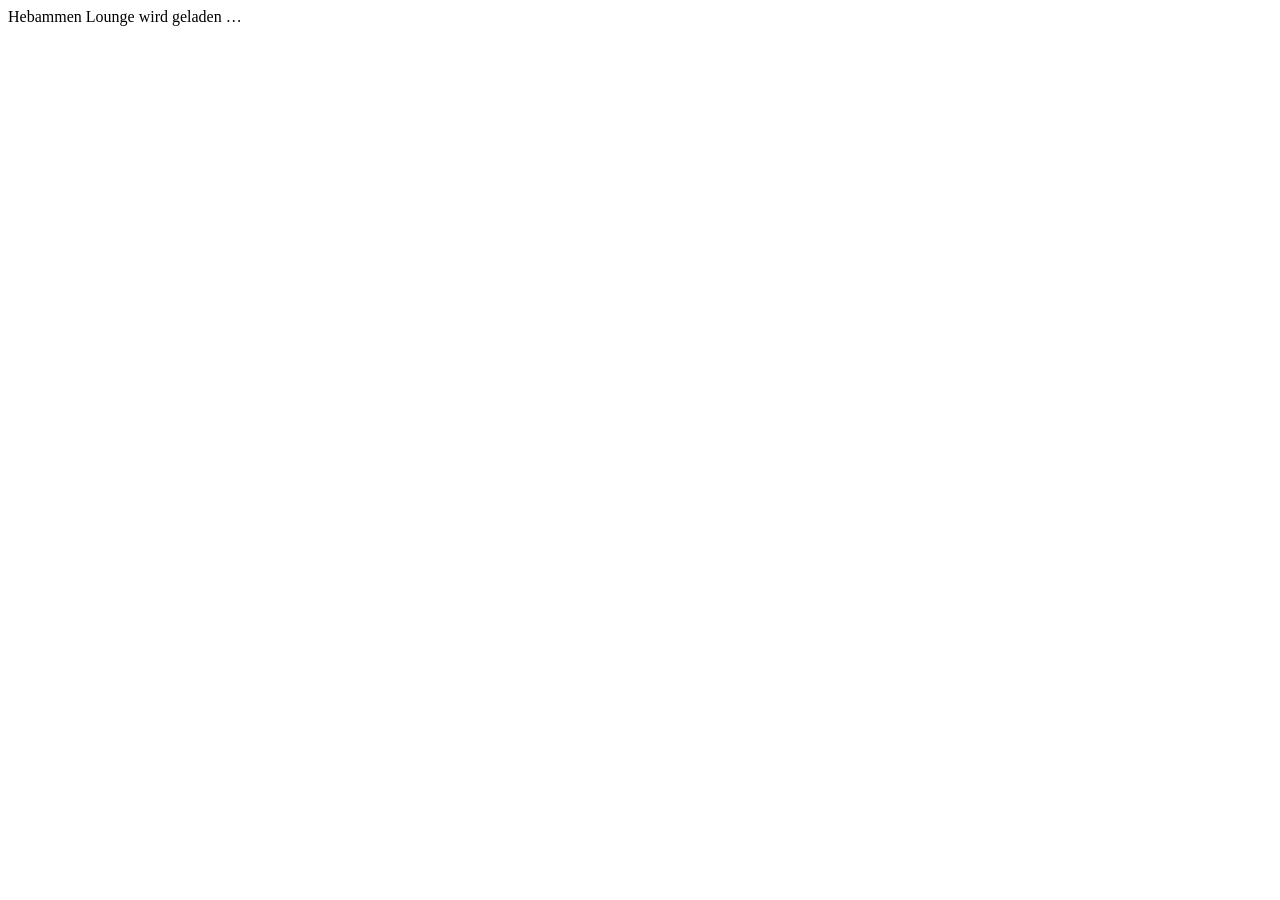
==== admin.html @ 47588e24 "Add Hebammen Lounge: admin.html" ====
<!doctype html>
<html lang="de"><head>
<meta charset="utf-8"><meta name="viewport" content="width=device-width,initial-scale=1">
<meta name="color-scheme" content="light"><meta name="theme-color" content="#C5CEBF">
<meta http-equiv="Content-Security-Policy" content="default-src 'none'; script-src 'self'; style-src 'self'; connect-src 'self' https://*.supabase.co; img-src 'self' data:; font-src 'self'; base-uri 'none'; object-src 'none'; form-action 'self'; upgrade-insecure-requests">
<meta name="referrer" content="no-referrer"><meta name="robots" content="noindex,nofollow">
<title>Hebammen Lounge – Verwaltung Vicky</title>
<link rel="stylesheet" href="./styles.css"><script defer src="./config.js"></script><script defer src="./app.js"></script>
</head><body data-mode="admin"><div id="app" aria-live="polite"><div class="loading">Hebammen Lounge wird geladen …</div></div></body></html>
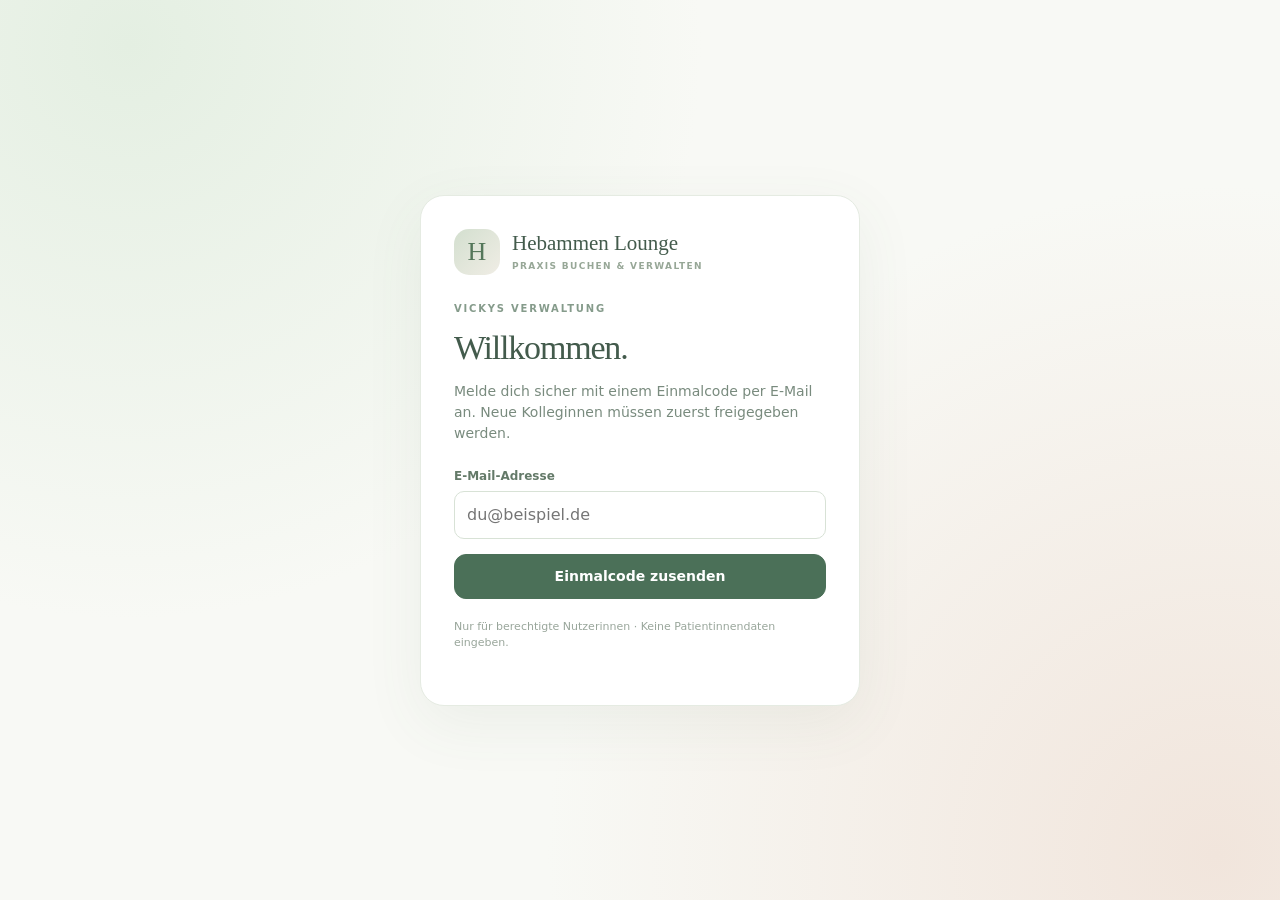
==== commit abefa36b: "Refresh admin assets after Supabase setup" ====
--- a/admin.html
+++ b/admin.html
@@ -5,5 +5,5 @@
 <meta http-equiv="Content-Security-Policy" content="default-src 'none'; script-src 'self'; style-src 'self'; connect-src 'self' https://*.supabase.co; img-src 'self' data:; font-src 'self'; base-uri 'none'; object-src 'none'; form-action 'self'; upgrade-insecure-requests">
 <meta name="referrer" content="no-referrer"><meta name="robots" content="noindex,nofollow">
 <title>Hebammen Lounge – Verwaltung Vicky</title>
-<link rel="stylesheet" href="./styles.css"><script defer src="./config.js"></script><script defer src="./app.js"></script>
+<link rel="stylesheet" href="./styles.css"><script defer src="./config.js?v=20261028-1822"></script><script defer src="./app.js?v=20261028-1822"></script>
 </head><body data-mode="admin"><div id="app" aria-live="polite"><div class="loading">Hebammen Lounge wird geladen …</div></div></body></html>
--- a/styles.css
+++ b/styles.css
@@ -0,0 +1,7 @@
+:root{--sage:#C5CEBF;--cream:#F5F5EF;--ink:#435b4c;--muted:#798b7e;--line:#e5ebe2;--deep:#4b7058;--rose:#BFAF9F;--bg:#f8f9f5;--white:#fff;--warning:#a15a4a;--shadow:0 10px 35px rgba(55,85,60,.04)}
+*{box-sizing:border-box}html{font-family:system-ui,-apple-system,BlinkMacSystemFont,"Segoe UI",sans-serif;scroll-behavior:smooth}body{margin:0;background:var(--bg);color:var(--ink);font-size:14px;line-height:1.5}h1,h2,h3{font-family:Georgia,serif;font-weight:400;letter-spacing:-.035em;margin:0}h1{font-size:clamp(30px,3.5vw,44px)}h2{font-size:24px}h3{font-size:19px}p{margin:0}button,input,select{font:inherit}button{cursor:pointer}button:disabled{opacity:.5;cursor:not-allowed}a{color:inherit}button:focus-visible,a:focus-visible,input:focus-visible,select:focus-visible{outline:3px solid #93b498;outline-offset:2px}.btn{border:1px solid var(--deep);border-radius:12px;background:var(--deep);color:white;padding:11px 16px;font-weight:700;min-height:43px}.btn:hover:not(:disabled){filter:brightness(.96)}.btn.outline{background:#fff;border-color:#d7e1d5;color:var(--deep)}.btn.pale{background:#eaf1e8;border-color:#eaf1e8;color:var(--deep)}.btn.danger{background:#fff5f1;border-color:#f2e1db;color:var(--warning)}.btn.tiny{padding:6px 11px;min-height:32px;font-size:12px}.btn.wide{width:100%}.muted{color:var(--muted)}.small{font-size:12px}.eyebrow{color:#859b8b;text-transform:uppercase;letter-spacing:.18em;font-size:10px;font-weight:800;margin-bottom:6px}.brand{display:flex;align-items:center;gap:12px;text-decoration:none}.brand-icon{background:linear-gradient(135deg,#d3dfcf,#f0ede5);width:46px;height:46px;border-radius:15px;display:grid;place-items:center;font:26px Georgia;color:#54775a}.brand-text{font:21px Georgia;line-height:1.1}.brand-text small{display:block;font:700 9px system-ui;color:#97a797;letter-spacing:.15em;text-transform:uppercase;margin-top:5px}.shell{min-height:100vh;display:flex}.sidebar{background:#fff;border-right:1px solid var(--line);width:245px;flex:0 0 245px;padding:27px 16px;position:sticky;top:0;height:100vh;display:flex;flex-direction:column;gap:29px}.menu{display:grid;gap:5px}.menu button{border:0;background:none;color:#7d9081;text-align:left;padding:12px 14px;border-radius:12px;font-weight:700}.menu button:hover,.menu button[aria-current="page"]{background:#eaf1e8;color:var(--deep)}.side-foot{margin-top:auto;background:var(--cream);border:1px solid var(--line);border-radius:17px;padding:16px;font-size:12px;color:var(--muted)}.side-foot strong{color:var(--deep)}.side-foot p{margin:8px 0}.content{flex:1;min-width:0}.top{background:rgba(255,255,255,.8);border-bottom:1px solid var(--line);padding:17px 34px;display:flex;justify-content:space-between;align-items:center;gap:15px;min-height:80px}.top .who{display:flex;gap:11px;align-items:center}.avatar{height:38px;width:38px;border-radius:50%;background:#e7ebe2;display:grid;place-items:center;font-weight:800;color:#657e67}.page{max-width:1330px;margin:auto;padding:30px 34px 64px}.page-head{display:flex;align-items:end;justify-content:space-between;gap:18px;flex-wrap:wrap;margin-bottom:22px}.page-head .muted{margin-top:6px}.hero{background:linear-gradient(110deg,#e6efe4,#f0f3e9 65%,#f5ece8);border:1px solid #dde7da;border-radius:24px;min-height:170px;padding:30px 35px;margin-bottom:20px;display:flex;align-items:center;justify-content:space-between;gap:20px}.hero h1{margin-bottom:8px}.hero .muted{max-width:570px}.stats{display:grid;grid-template-columns:repeat(4,minmax(0,1fr));gap:14px;margin-bottom:20px}.stat,.panel{border:1px solid var(--line);background:#fff;border-radius:19px;box-shadow:var(--shadow)}.stat{padding:20px}.stat label{font-size:12px;color:var(--muted);display:block}.stat b{display:block;font:32px Georgia;color:var(--deep);margin:10px 0 3px;white-space:nowrap}.stat span{font-size:11px;color:#94a296}.panel{padding:23px;margin-bottom:18px}.panel h2{margin-bottom:8px}.panel-title{display:flex;align-items:start;justify-content:space-between;gap:10px;margin-bottom:15px;flex-wrap:wrap}.split{display:grid;grid-template-columns:minmax(0,1.65fr) minmax(250px,.7fr);gap:17px}.cols{display:grid;grid-template-columns:repeat(2,minmax(0,1fr));gap:18px}.prices{display:grid;grid-template-columns:repeat(3,minmax(0,1fr));gap:12px}.price{padding:17px;border-radius:16px;background:#eff5ed}.price:nth-child(2){background:#f6f3e9}.price:nth-child(3){background:#f8efea}.price small{display:block;color:#7c917e}.price b{font:28px Georgia;color:var(--deep);display:block;margin:7px 0}.toolbar{display:flex;gap:10px;align-items:center;flex-wrap:wrap}.toolbar strong{min-width:136px;text-align:center;text-transform:capitalize}.calendar{display:grid;grid-template-columns:repeat(7,minmax(0,1fr));gap:6px}.weekday{text-align:center;color:#92a193;font-weight:750;font-size:11px;padding:5px 0}.calday{min-height:83px;border:1px solid #e6ebe4;border-radius:11px;background:#fff;text-align:left;padding:9px;display:flex;flex-direction:column;gap:6px;color:var(--ink);overflow:hidden}.calday:hover{border-color:#94af98}.calday.selected{background:#eef4eb;border:2px solid #88aa8e;padding:8px}.calday.out{opacity:.3}.calday .date-number{font-weight:800}.calday .flag{font-size:10px;border-radius:6px;padding:3px 4px;background:#e9efe7;color:#708b74}.calday .flag.busy{background:#f6ede9;color:#a47b71}.calday .flag.mine{background:#dcebdd;color:#4e805f}.agenda-row{padding:12px 0;border-bottom:1px solid var(--line);display:flex;justify-content:space-between;align-items:center;gap:14px}.agenda-row:last-child{border-bottom:0}.agenda-row strong{display:block}.agenda-row small{color:var(--muted)}.pill{display:inline-block;border-radius:99px;padding:5px 10px;background:#e9f1e6;color:#527257;font-weight:750;font-size:11px}.pill.wait{background:#f8ece7;color:#a77665}.pill.block{background:#f3e8e5;color:#a16f64}.table-wrap{overflow-x:auto}table{border-collapse:collapse;width:100%;min-width:600px;text-align:left}td,th{border-bottom:1px solid #edf0ea;padding:13px 10px;font-size:12px}th{font-size:10px;text-transform:uppercase;letter-spacing:.1em;color:#95a497}td{color:#687d6c}td strong{color:var(--deep)}tbody tr:last-child td{border:0}.empty{padding:18px 10px;text-align:center;color:#94a194}.field{display:grid;gap:6px;margin-bottom:15px}.field label{font-weight:700;color:#647a69;font-size:12px}.field input,.field select{width:100%;background:white;color:var(--ink);border:1px solid #d8e2d6;border-radius:10px;padding:11px 12px;min-height:43px}.field small{color:var(--muted)}.fieldgrid{display:grid;grid-template-columns:repeat(2,minmax(0,1fr));gap:14px}.notice{background:#f1f5ed;border:1px solid #e0e8da;padding:14px;border-radius:13px;color:#617764;margin:14px 0}.notice.warn{background:#fff5ed;border-color:#f0e0d0;color:#946c51}.notice.error{background:#fff0ec;border-color:#eecfcb;color:#994f45}.notice.ok{background:#eaf4e8;border-color:#d7e8d2;color:#527554}.auth-wrap{min-height:100vh;display:grid;place-items:center;padding:22px;background:radial-gradient(circle at 10% 5%,#e4efe2,transparent 40%),radial-gradient(circle at 95% 95%,#f1e5dc,transparent 45%),var(--bg)}.auth-card{background:white;border:1px solid var(--line);border-radius:24px;box-shadow:0 18px 60px #52695413;width:100%;max-width:440px;padding:33px}.auth-card .brand{margin-bottom:26px}.auth-card h1{font-size:34px;margin-bottom:8px}.auth-card p{color:var(--muted);margin-bottom:23px}.auth-card .field input{font-size:16px}.auth-card .back{margin-top:12px}.overlay{position:fixed;inset:0;background:#26362b87;display:flex;align-items:center;justify-content:center;padding:15px;z-index:9}.modal{width:100%;max-width:520px;max-height:94vh;overflow:auto;background:#fff;border-radius:23px;padding:26px;box-shadow:0 25px 80px #101e1233}.modalheader{display:flex;align-items:start;justify-content:space-between;margin-bottom:20px;gap:15px}.modalheader p{color:var(--muted);margin-top:6px}.quote{background:#edf4e9;border:1px solid #deead9;border-radius:14px;padding:16px;display:flex;justify-content:space-between;align-items:center;margin:14px 0}.quote strong{font:27px Georgia;color:var(--deep)}.modal-actions{display:flex;gap:10px;justify-content:flex-end;flex-wrap:wrap;margin-top:18px}.loading{padding:30vh 10vw;text-align:center;color:var(--deep);font:24px Georgia,serif}.toast{position:fixed;bottom:23px;right:20px;background:#375e45;color:white;padding:15px 18px;border-radius:12px;box-shadow:0 12px 40px #1e44243b;z-index:12;max-width:360px}.footer{font-size:11px;color:#99a69b;padding:20px 0}.link{border:0;background:none;color:var(--deep);text-decoration:underline;padding:0;cursor:pointer}.stack{display:grid;gap:10px}.booking-slot{padding:11px;border-radius:10px;background:#f7f9f5;border:1px solid #ebeee8}.booking-slot strong{display:block}.booking-slot small{color:#849684}.callout-icon{font:46px Georgia;color:#9eb7a3}.sr-only{position:absolute;width:1px;height:1px;padding:0;margin:-1px;overflow:hidden;clip:rect(0,0,0,0);white-space:nowrap;border:0}
+@media(max-width:1000px){.stats{grid-template-columns:repeat(2,minmax(0,1fr))}.split{grid-template-columns:1fr}.cols{grid-template-columns:1fr}.sidebar{width:205px;flex-basis:205px}.page{padding:25px 20px}.top{padding:14px 20px}}
+@media(max-width:700px){.shell{display:block}.sidebar{position:static;width:100%;height:auto;padding:14px 16px;gap:13px}.sidebar .brand{display:none}.side-foot{display:none}.menu{display:flex;overflow:auto}.menu button{white-space:nowrap;padding:9px 11px;font-size:12px}.top{min-height:64px}.page{padding:20px 13px 45px}.hero{padding:23px;min-height:0}.hero h1{font-size:32px}.hero .callout-icon{display:none}.stats{gap:9px}.stat{padding:15px}.stat b{font-size:25px}.panel{padding:17px}.calendar{gap:3px}.calday{min-height:67px;padding:5px;border-radius:8px}.calday.selected{padding:4px}.calday .flag{font-size:8px;word-break:break-word}.weekday{font-size:9px}.prices{grid-template-columns:1fr}.fieldgrid{grid-template-columns:1fr}.auth-card{padding:23px}.top .who small{display:none}}
+
+/* No inline styles: compatible with strict GitHub Pages meta CSP. */
+[hidden]{display:none!important}.margin-top-13{margin-top:13px}.margin-top-16{margin-top:16px}
